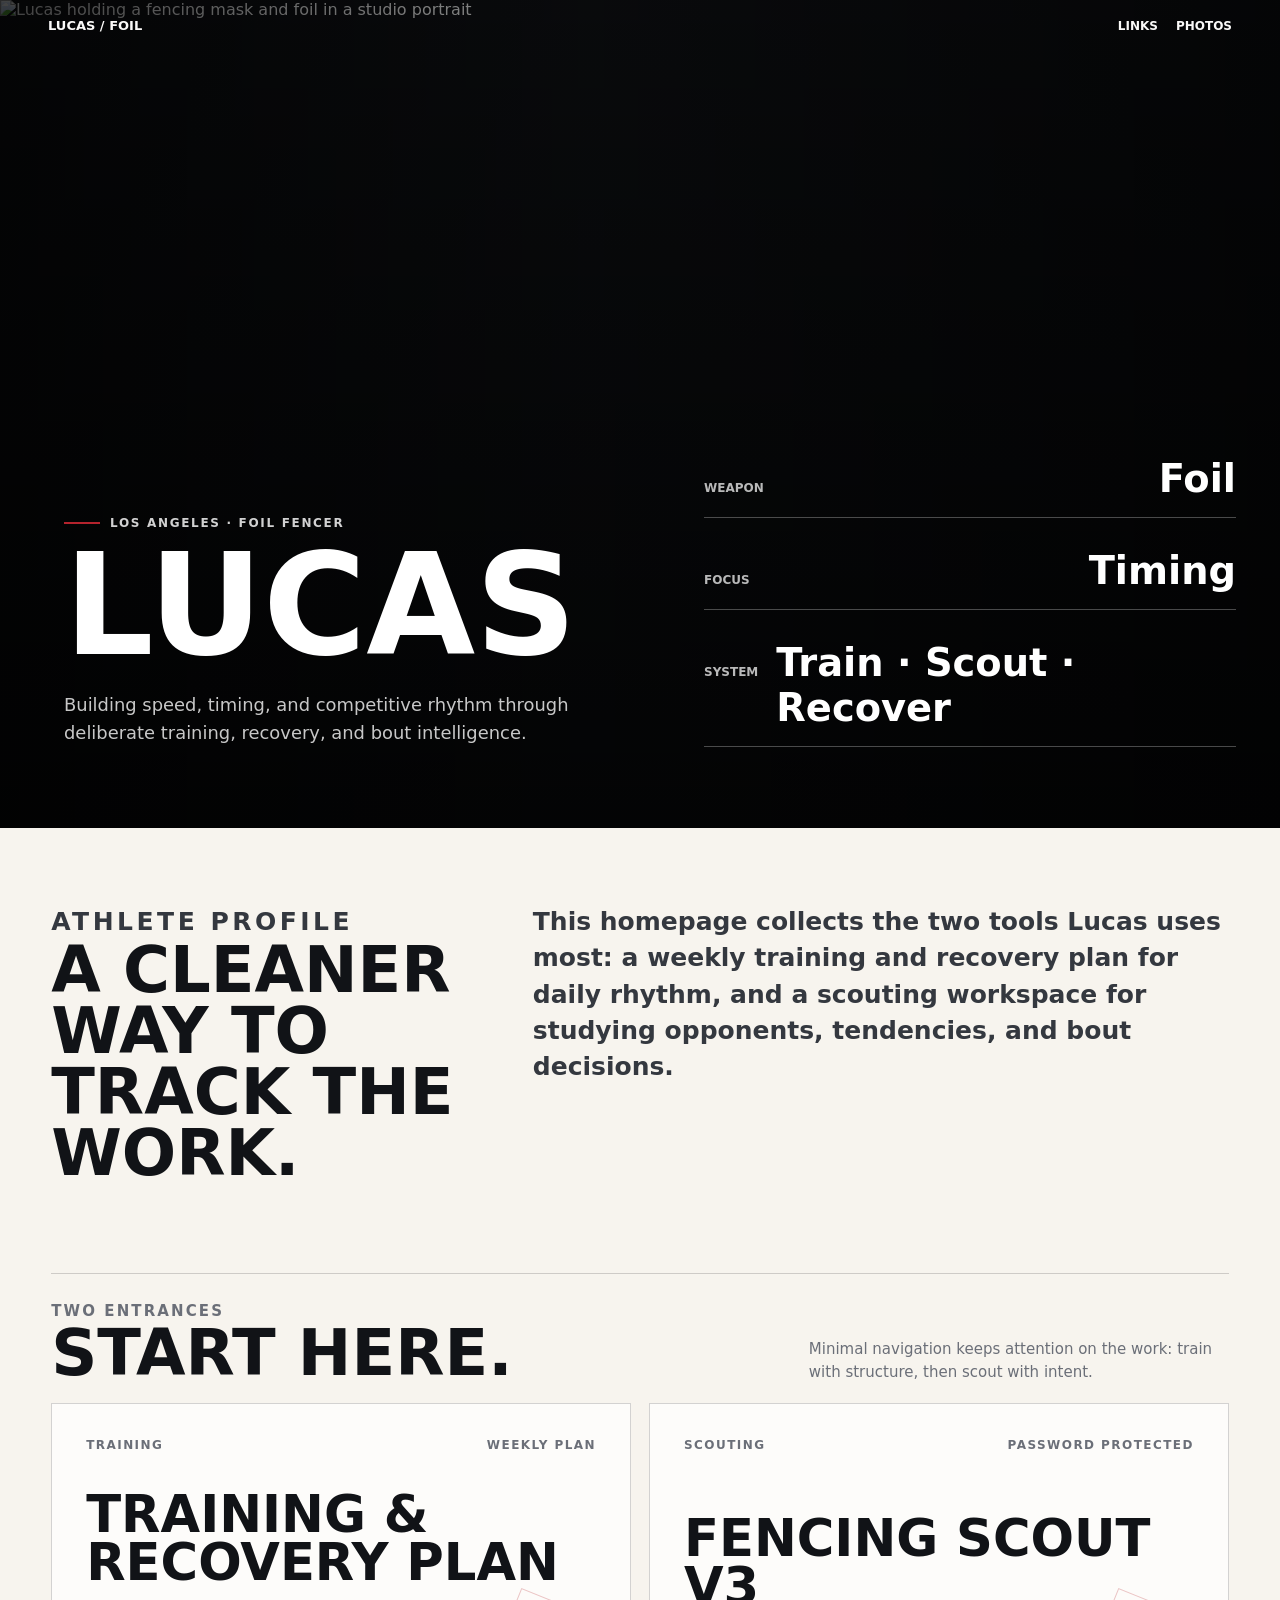
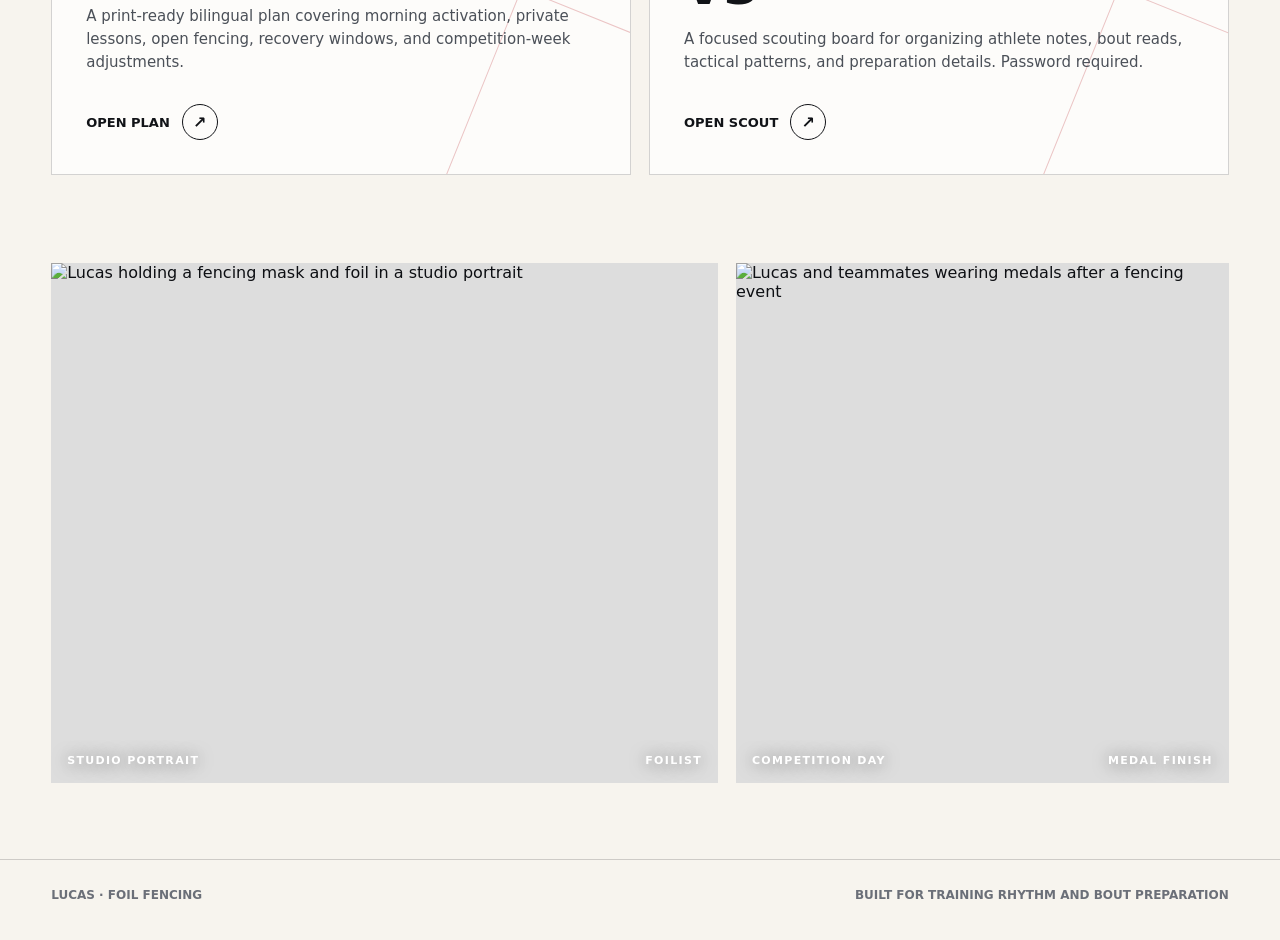
==== index.html @ 33c4a01b "Add files via upload" ====
<!doctype html>
<html lang="en">
<head>
  <meta charset="utf-8">
  <meta name="viewport" content="width=device-width, initial-scale=1">
  <title>Lucas | Foil Fencer</title>
  <style>
    :root {
      --ink: #111317;
      --paper: #f7f4ee;
      --muted: #6b6f78;
      --line: rgba(17, 19, 23, 0.18);
      --red: #b4232d;
      --blue: #163f73;
      --silver: #d8d7d2;
      --card: rgba(255, 255, 255, 0.72);
    }

    * {
      box-sizing: border-box;
    }

    html {
      scroll-behavior: smooth;
    }

    body {
      margin: 0;
      color: var(--ink);
      background: var(--paper);
      font-family: Inter, ui-sans-serif, system-ui, -apple-system, BlinkMacSystemFont, "Segoe UI", sans-serif;
      letter-spacing: 0;
    }

    a {
      color: inherit;
      text-decoration: none;
    }

    .shell {
      min-height: 100vh;
    }

    .nav {
      position: fixed;
      inset: 0 0 auto;
      z-index: 20;
      display: flex;
      align-items: center;
      justify-content: space-between;
      padding: 18px clamp(18px, 4vw, 48px);
      color: #fff;
      mix-blend-mode: difference;
      pointer-events: none;
    }

    .nav a,
    .nav span {
      pointer-events: auto;
    }

    .brand {
      font-size: 13px;
      font-weight: 700;
      text-transform: uppercase;
    }

    .nav-links {
      display: flex;
      gap: 18px;
      font-size: 12px;
      font-weight: 650;
      text-transform: uppercase;
    }

    .hero {
      position: relative;
      min-height: 92vh;
      display: grid;
      grid-template-columns: minmax(0, 1.1fr) minmax(320px, 0.9fr);
      overflow: hidden;
      background: #0d0f12;
      color: #fff;
    }

    .hero-photo {
      position: absolute;
      inset: 0;
      width: 100%;
      height: 100%;
      object-fit: cover;
      object-position: 64% 30%;
      opacity: 0.86;
      filter: saturate(0.95) contrast(1.06);
    }

    .hero::after {
      content: "";
      position: absolute;
      inset: 0;
      background:
        linear-gradient(90deg, rgba(0, 0, 0, 0.64), rgba(0, 0, 0, 0.2) 46%, rgba(0, 0, 0, 0.58)),
        linear-gradient(180deg, rgba(0, 0, 0, 0.18), rgba(0, 0, 0, 0.68));
    }

    .hero-copy {
      position: relative;
      z-index: 1;
      align-self: end;
      padding: 18vh clamp(20px, 5vw, 64px) 9vh;
      max-width: 900px;
    }

    .eyebrow {
      display: flex;
      align-items: center;
      gap: 10px;
      margin-bottom: 18px;
      font-size: 12px;
      font-weight: 800;
      letter-spacing: 0.14em;
      text-transform: uppercase;
      color: rgba(255, 255, 255, 0.82);
    }

    .eyebrow::before {
      content: "";
      width: 36px;
      height: 2px;
      background: var(--red);
    }

    h1 {
      max-width: 900px;
      margin: 0;
      font-size: clamp(56px, 11vw, 168px);
      line-height: 0.82;
      font-weight: 900;
      letter-spacing: 0;
      text-transform: uppercase;
    }

    .hero-text {
      max-width: 560px;
      margin: 28px 0 0;
      color: rgba(255, 255, 255, 0.78);
      font-size: clamp(16px, 1.4vw, 20px);
      line-height: 1.55;
    }

    .hero-panel {
      position: relative;
      z-index: 2;
      align-self: end;
      justify-self: stretch;
      display: grid;
      gap: 14px;
      padding: 0 clamp(18px, 4vw, 44px) 9vh 0;
    }

    .stat-line {
      display: grid;
      grid-template-columns: 1fr auto;
      gap: 18px;
      align-items: baseline;
      padding: 16px 0;
      border-bottom: 1px solid rgba(255, 255, 255, 0.28);
    }

    .stat-line span {
      color: rgba(255, 255, 255, 0.72);
      font-size: 12px;
      font-weight: 750;
      text-transform: uppercase;
    }

    .stat-line strong {
      font-size: clamp(22px, 3vw, 40px);
      font-weight: 850;
    }

    .content {
      padding: clamp(30px, 6vw, 76px) clamp(18px, 4vw, 52px);
    }

    .intro {
      display: grid;
      grid-template-columns: minmax(260px, 0.75fr) minmax(300px, 1.25fr);
      gap: clamp(28px, 5vw, 72px);
      align-items: start;
      margin-bottom: clamp(38px, 7vw, 90px);
    }

    .section-kicker {
      margin: 0 0 12px;
      color: var(--red);
      font-size: 12px;
      font-weight: 850;
      letter-spacing: 0.14em;
      text-transform: uppercase;
    }

    .intro h2,
    .entry-head h2 {
      margin: 0;
      font-size: clamp(34px, 5vw, 74px);
      line-height: 0.95;
      font-weight: 900;
      letter-spacing: 0;
      text-transform: uppercase;
    }

    .intro p {
      max-width: 720px;
      margin: 0;
      color: #34383f;
      font-size: clamp(18px, 2vw, 25px);
      line-height: 1.45;
      font-weight: 560;
    }

    .entry-head {
      display: flex;
      align-items: end;
      justify-content: space-between;
      gap: 24px;
      margin-bottom: 20px;
      border-top: 1px solid var(--line);
      padding-top: 26px;
    }

    .entry-head p {
      max-width: 420px;
      margin: 0;
      color: var(--muted);
      font-size: 15px;
      line-height: 1.5;
    }

    .entries {
      display: grid;
      grid-template-columns: repeat(2, minmax(0, 1fr));
      gap: 18px;
      margin-bottom: clamp(42px, 7vw, 88px);
    }

    .entry {
      position: relative;
      min-height: 300px;
      display: flex;
      flex-direction: column;
      justify-content: space-between;
      overflow: hidden;
      padding: clamp(20px, 3vw, 34px);
      border: 1px solid var(--line);
      background: var(--card);
      isolation: isolate;
    }

    .entry::before {
      content: "";
      position: absolute;
      inset: auto -15% -28% auto;
      width: 250px;
      height: 250px;
      border: 1px solid rgba(180, 35, 45, 0.26);
      transform: rotate(22deg);
      z-index: -1;
    }

    .entry:hover {
      background: #fff;
      border-color: rgba(17, 19, 23, 0.45);
    }

    .entry-meta {
      display: flex;
      justify-content: space-between;
      gap: 18px;
      color: var(--muted);
      font-size: 12px;
      font-weight: 850;
      letter-spacing: 0.12em;
      text-transform: uppercase;
    }

    .entry h3 {
      max-width: 520px;
      margin: 38px 0 18px;
      font-size: clamp(30px, 4vw, 56px);
      line-height: 0.94;
      font-weight: 900;
      letter-spacing: 0;
      text-transform: uppercase;
    }

    .entry p {
      max-width: 560px;
      margin: 0 0 30px;
      color: #4b5058;
      font-size: 15px;
      line-height: 1.55;
    }

    .entry-action {
      display: inline-flex;
      width: max-content;
      align-items: center;
      gap: 12px;
      color: var(--ink);
      font-size: 13px;
      font-weight: 900;
      text-transform: uppercase;
    }

    .entry-action::after {
      content: "↗";
      display: grid;
      place-items: center;
      width: 34px;
      height: 34px;
      border: 1px solid currentColor;
      border-radius: 50%;
      font-size: 16px;
    }

    .gallery {
      display: grid;
      grid-template-columns: 1.15fr 0.85fr;
      gap: 18px;
      align-items: stretch;
    }

    .gallery figure {
      position: relative;
      min-height: 360px;
      margin: 0;
      overflow: hidden;
      background: #ddd;
    }

    .gallery figure:first-child {
      min-height: 520px;
    }

    .gallery img {
      width: 100%;
      height: 100%;
      object-fit: cover;
      display: block;
      filter: saturate(0.94) contrast(1.04);
    }

    .gallery .back-view img {
      object-position: 55% 50%;
    }

    .gallery .medal img {
      object-position: 70% 42%;
    }

    figcaption {
      position: absolute;
      left: 16px;
      right: 16px;
      bottom: 16px;
      display: flex;
      justify-content: space-between;
      gap: 16px;
      color: #fff;
      font-size: 11px;
      font-weight: 850;
      letter-spacing: 0.12em;
      text-transform: uppercase;
      text-shadow: 0 1px 16px rgba(0, 0, 0, 0.5);
    }

    footer {
      display: flex;
      justify-content: space-between;
      gap: 18px;
      padding: 28px clamp(18px, 4vw, 52px) 38px;
      color: var(--muted);
      border-top: 1px solid var(--line);
      font-size: 12px;
      font-weight: 750;
      text-transform: uppercase;
    }

    @media (max-width: 900px) {
      .hero,
      .intro,
      .entries,
      .gallery {
        grid-template-columns: 1fr;
      }

      .hero-panel {
        padding: 0 clamp(20px, 5vw, 36px) 7vh;
      }

      .entry-head {
        align-items: start;
        flex-direction: column;
      }

      .gallery figure,
      .gallery figure:first-child {
        min-height: 360px;
      }
    }

    @media (max-width: 560px) {
      .nav {
        position: absolute;
        mix-blend-mode: normal;
      }

      .nav-links {
        gap: 12px;
        font-size: 11px;
      }

      .hero {
        min-height: 100vh;
      }

      .hero-copy {
        padding-top: 20vh;
      }

      .hero-photo {
        object-position: 58% 28%;
      }

      .entry {
        min-height: 260px;
      }

      footer {
        flex-direction: column;
      }
    }
  </style>
</head>
<body>
  <div class="shell">
    <nav class="nav" aria-label="Primary navigation">
      <span class="brand">Lucas / Foil</span>
      <div class="nav-links">
        <a href="#links">Links</a>
        <a href="#gallery">Photos</a>
      </div>
    </nav>

    <section class="hero">
      <img class="hero-photo" src="photos/lucas_foilist.jpg" alt="Lucas holding a fencing mask and foil in a studio portrait">
      <div class="hero-copy">
        <div class="eyebrow">Los Angeles · Foil Fencer</div>
        <h1>Lucas</h1>
        <p class="hero-text">
          Building speed, timing, and competitive rhythm through deliberate training,
          recovery, and bout intelligence.
        </p>
      </div>
      <aside class="hero-panel" aria-label="Profile highlights">
        <div class="stat-line">
          <span>Weapon</span>
          <strong>Foil</strong>
        </div>
        <div class="stat-line">
          <span>Focus</span>
          <strong>Timing</strong>
        </div>
        <div class="stat-line">
          <span>System</span>
          <strong>Train · Scout · Recover</strong>
        </div>
      </aside>
    </section>

    <main class="content">
      <section class="intro" aria-labelledby="profile-title">
        <div>
          <p class="section-kicker">Athlete Profile</p>
          <h2 id="profile-title">A cleaner way to track the work.</h2>
        </div>
        <p>
          This homepage collects the two tools Lucas uses most: a weekly training
          and recovery plan for daily rhythm, and a scouting workspace for studying
          opponents, tendencies, and bout decisions.
        </p>
      </section>

      <section id="links" aria-labelledby="links-title">
        <div class="entry-head">
          <div>
            <p class="section-kicker">Two Entrances</p>
            <h2 id="links-title">Start here.</h2>
          </div>
          <p>Minimal navigation keeps attention on the work: train with structure, then scout with intent.</p>
        </div>

        <div class="entries">
          <a class="entry" href="Lucas_Fencing_Weekly_Training_Plan_Bilingual_Print.html">
            <div class="entry-meta">
              <span>Training</span>
              <span>Weekly Plan</span>
            </div>
            <div>
              <h3>Training & Recovery Plan</h3>
              <p>
                A print-ready bilingual plan covering morning activation, private lessons,
                open fencing, recovery windows, and competition-week adjustments.
              </p>
              <span class="entry-action">Open plan</span>
            </div>
          </a>

          <a class="entry locked-entry" href="fencing_scout/fencing_scout_v3.html" data-password="778822" aria-label="Open Fencing Scout v3 with password">
            <div class="entry-meta">
              <span>Scouting</span>
              <span>Password Protected</span>
            </div>
            <div>
              <h3>Fencing Scout v3</h3>
              <p>
                A focused scouting board for organizing athlete notes, bout reads,
                tactical patterns, and preparation details. Password required.
              </p>
              <span class="entry-action">Open scout</span>
            </div>
          </a>
        </div>
      </section>

      <section id="gallery" class="gallery" aria-label="Lucas photo gallery">
        <figure class="back-view">
          <img src="photos/lucas_foilist.jpg" alt="Lucas holding a fencing mask and foil in a studio portrait">
          <figcaption>
            <span>Studio portrait</span>
            <span>Foilist</span>
          </figcaption>
        </figure>
        <figure class="medal">
          <img src="photos/IMG_7911.JPG" alt="Lucas and teammates wearing medals after a fencing event">
          <figcaption>
            <span>Competition day</span>
            <span>Medal finish</span>
          </figcaption>
        </figure>
      </section>
    </main>

    <footer>
      <span>Lucas · Foil Fencing</span>
      <span>Built for training rhythm and bout preparation</span>
    </footer>
  </div>

  <script>
    document.querySelectorAll(".locked-entry").forEach((link) => {
      link.addEventListener("click", (event) => {
        event.preventDefault();
        const password = window.prompt("Enter password to open Fencing Scout:");
        if (password === link.dataset.password) {
          window.location.href = link.href;
        } else if (password !== null) {
          window.alert("Incorrect password.");
        }
      });
    });
  </script>
</body>
</html>
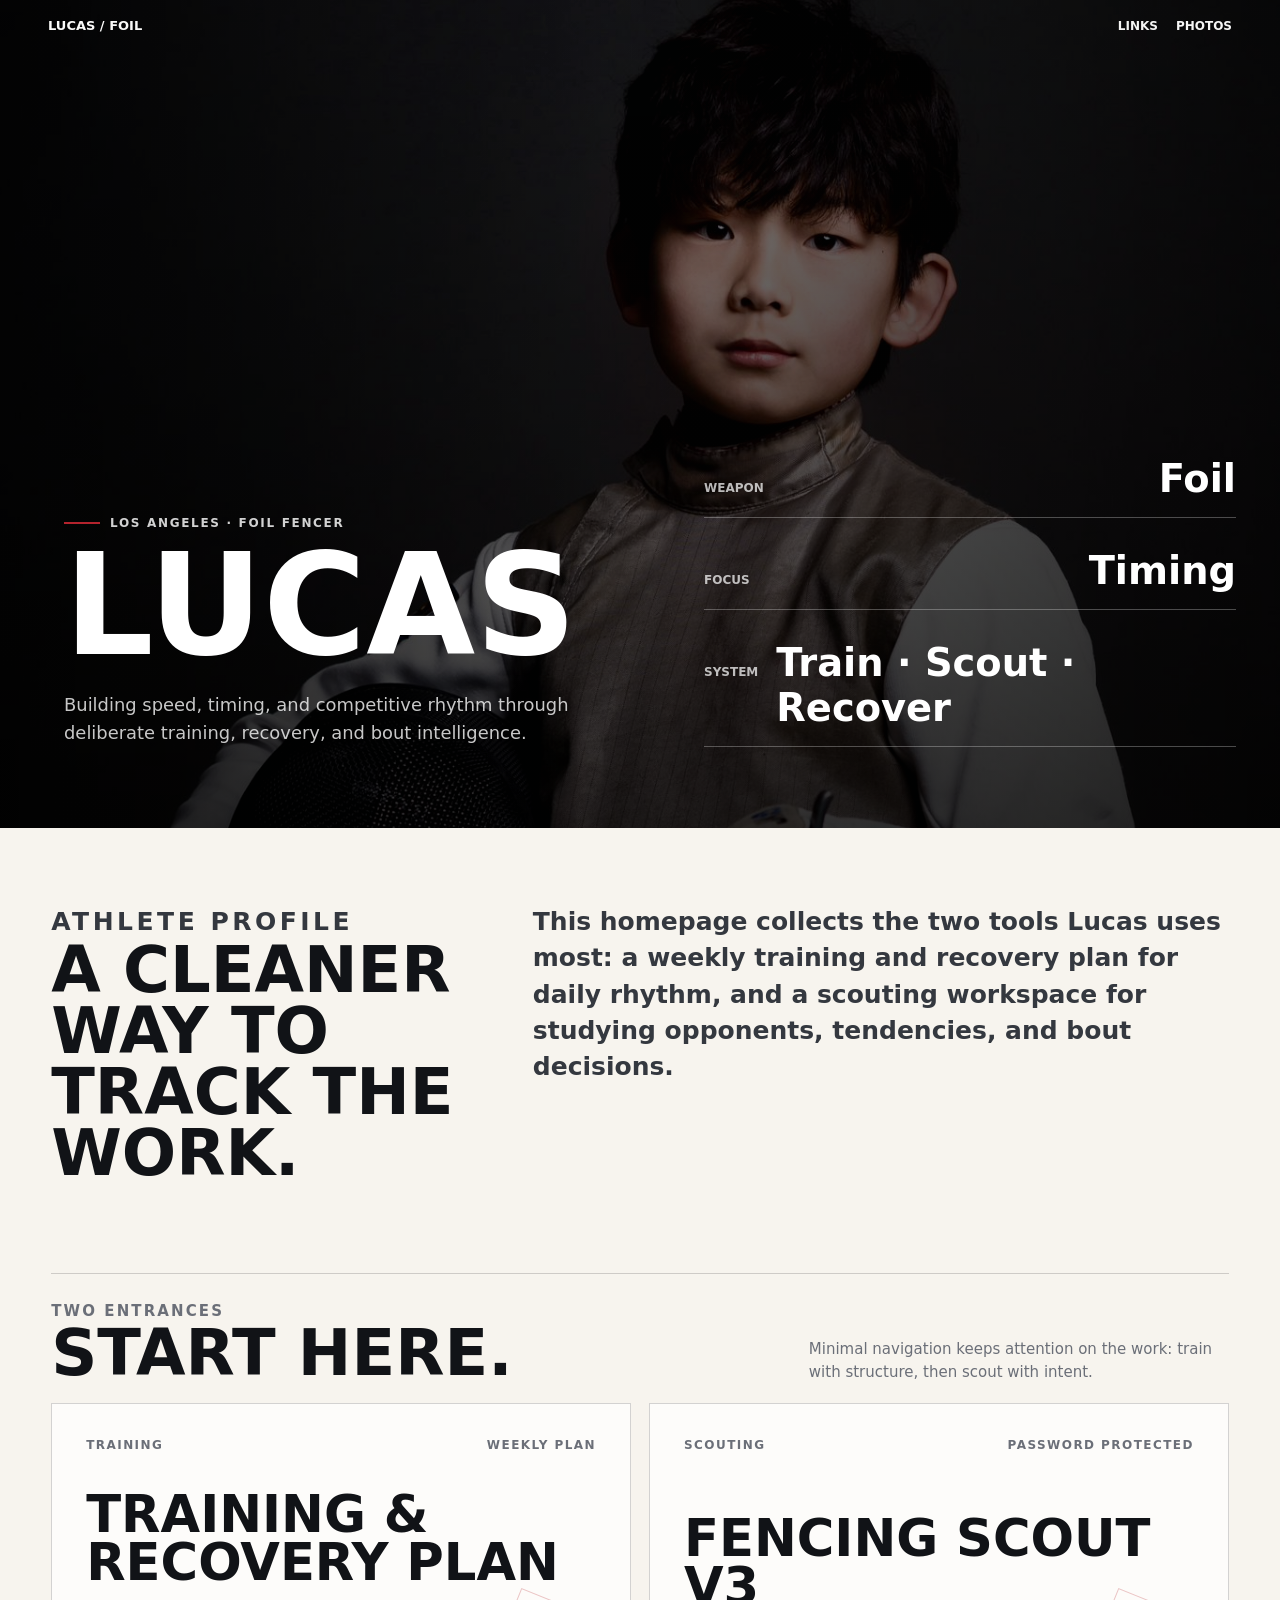
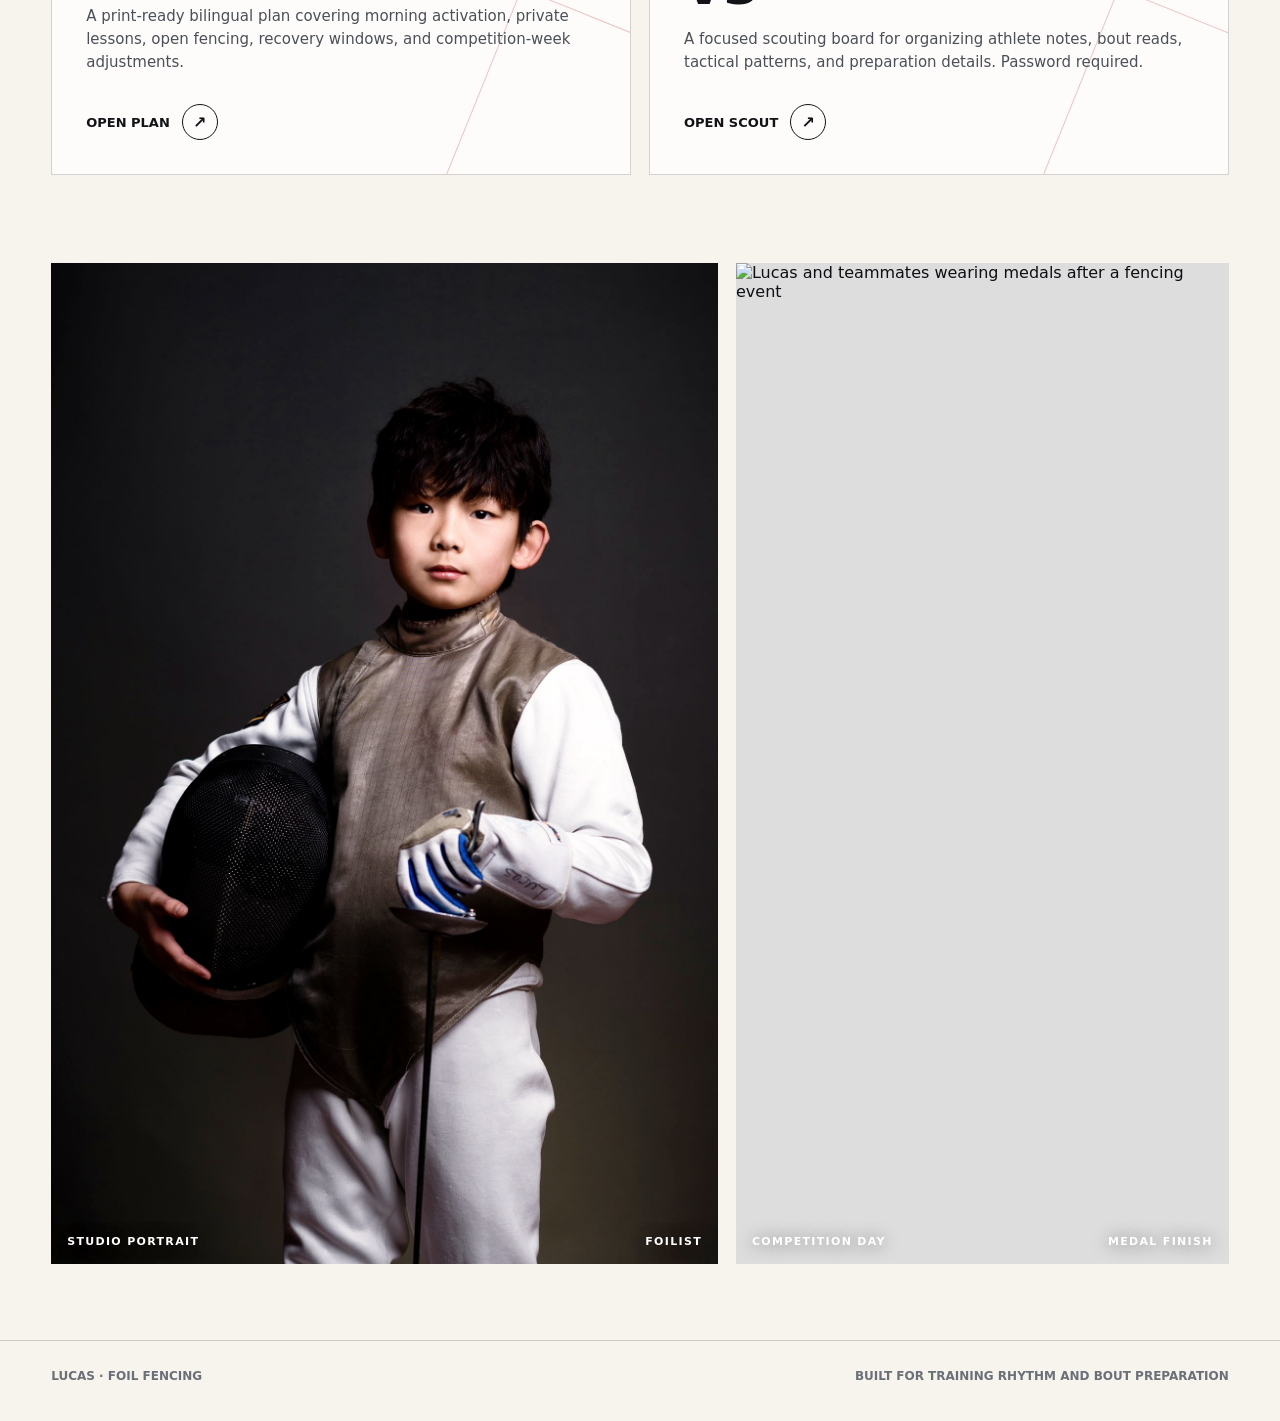
==== commit 7124afe2: "Add files via upload" ====
--- a/index.html
+++ b/index.html
@@ -89,7 +89,7 @@
       width: 100%;
       height: 100%;
       object-fit: cover;
-      object-position: 64% 30%;
+      object-position: 64% 22%;
       opacity: 0.86;
       filter: saturate(0.95) contrast(1.06);
     }
@@ -430,7 +430,7 @@
       }
 
       .hero-photo {
-        object-position: 58% 28%;
+        object-position: 58% 20%;
       }
 
       .entry {
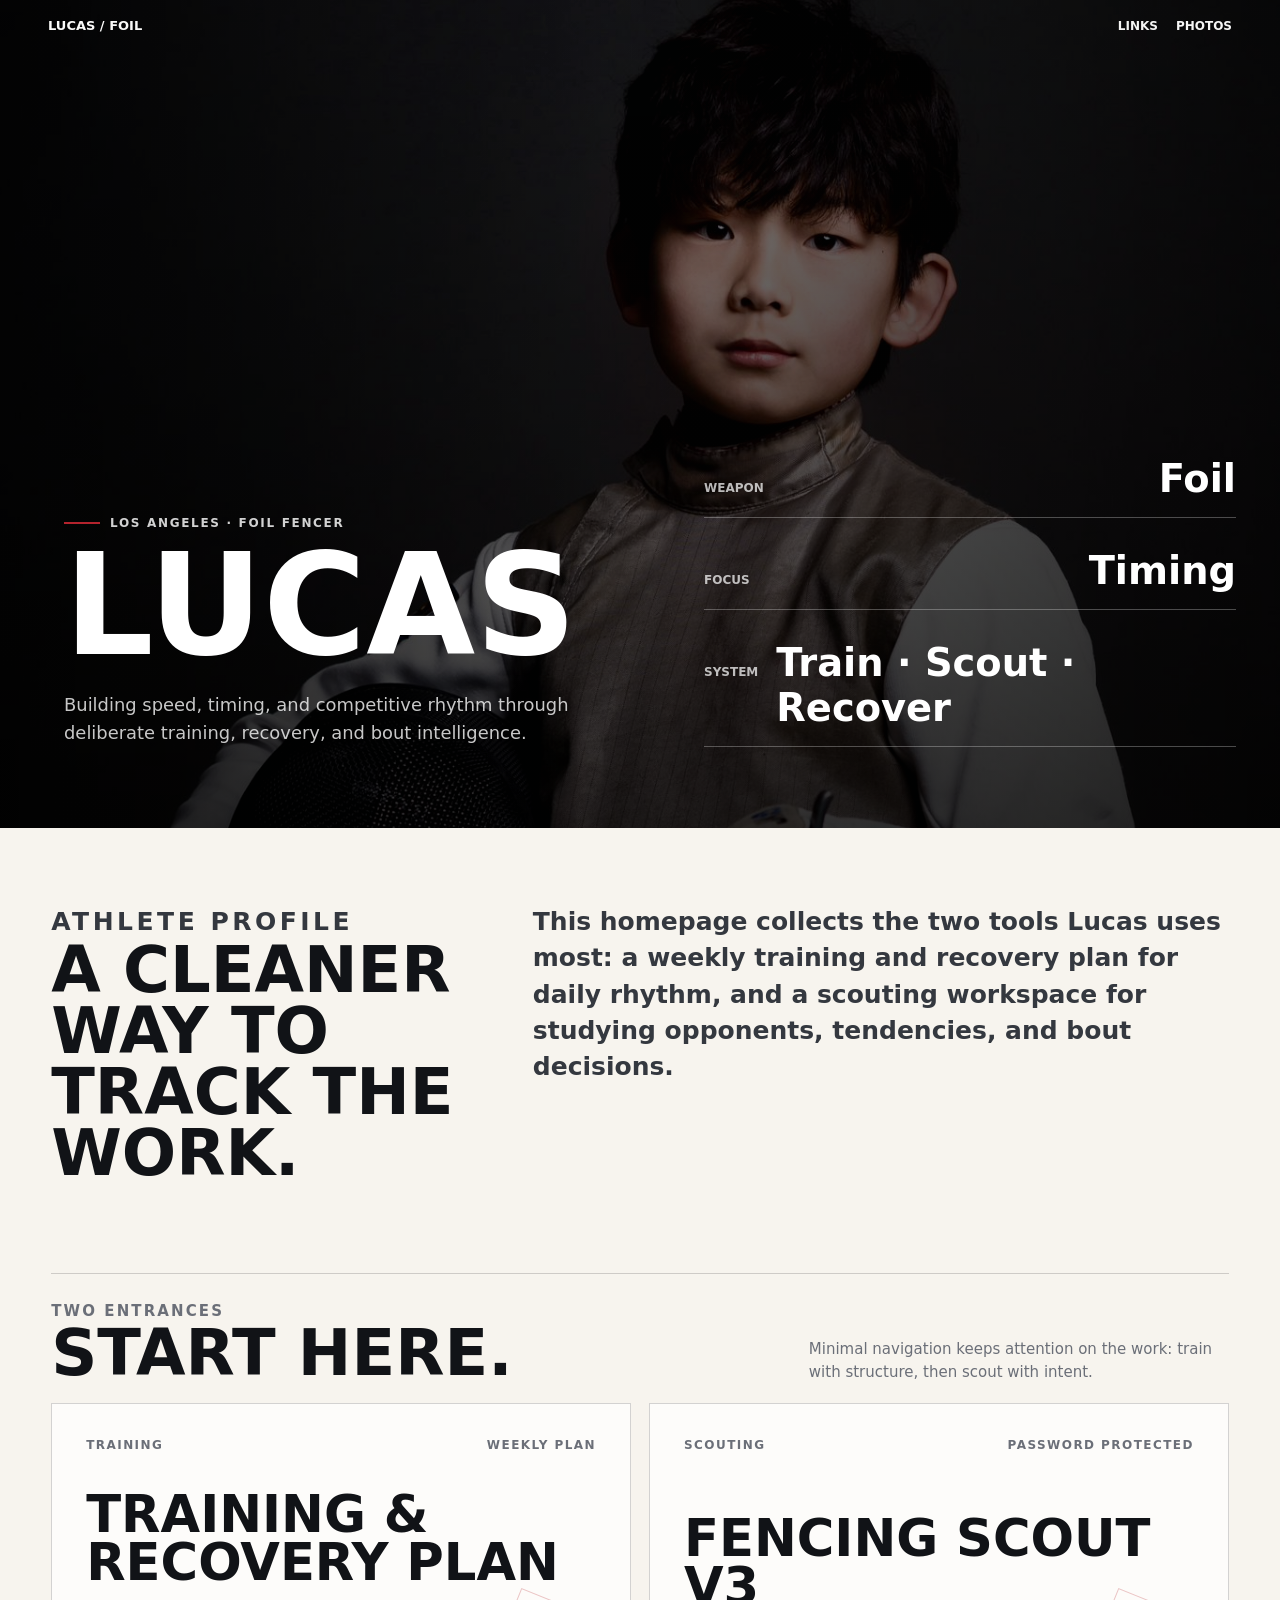
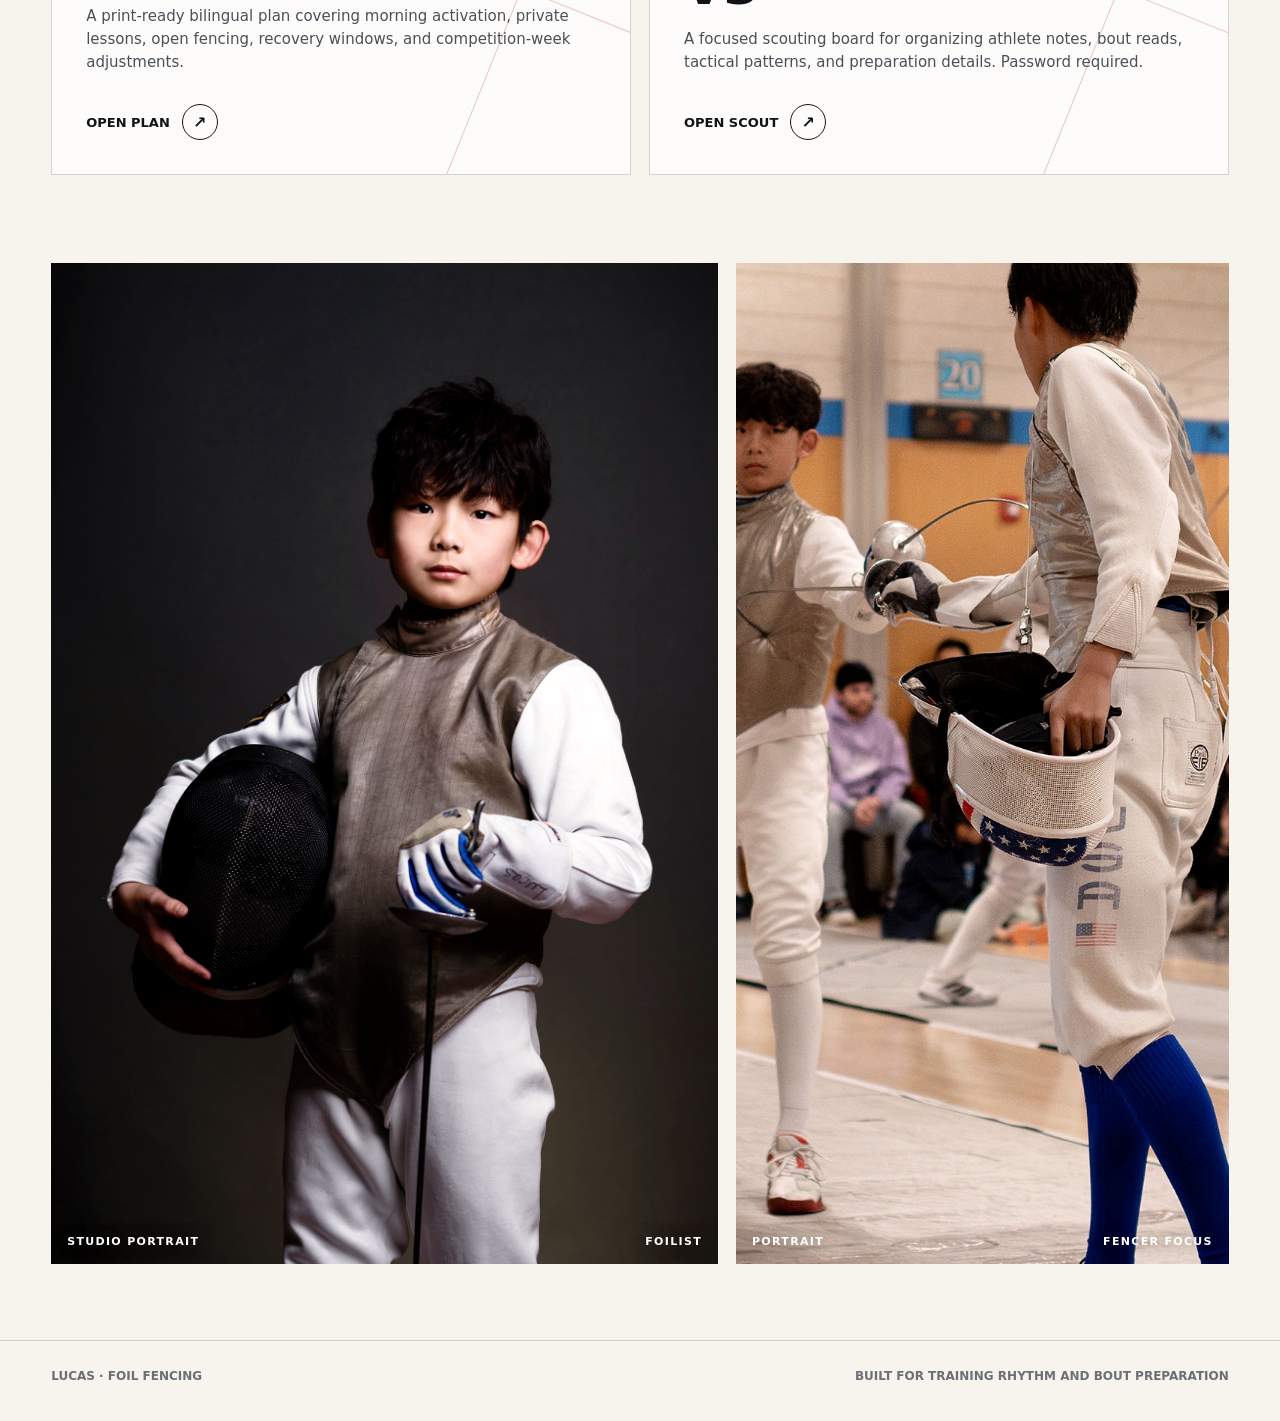
==== commit c775d825: "Add files via upload" ====
--- a/index.html
+++ b/index.html
@@ -543,10 +543,10 @@
           </figcaption>
         </figure>
         <figure class="medal">
-          <img src="photos/IMG_7911.JPG" alt="Lucas and teammates wearing medals after a fencing event">
+          <img src="photos/IMG_1819.JPG" alt="Lucas in a fencing portrait">
           <figcaption>
-            <span>Competition day</span>
-            <span>Medal finish</span>
+            <span>Portrait</span>
+            <span>Fencer focus</span>
           </figcaption>
         </figure>
       </section>
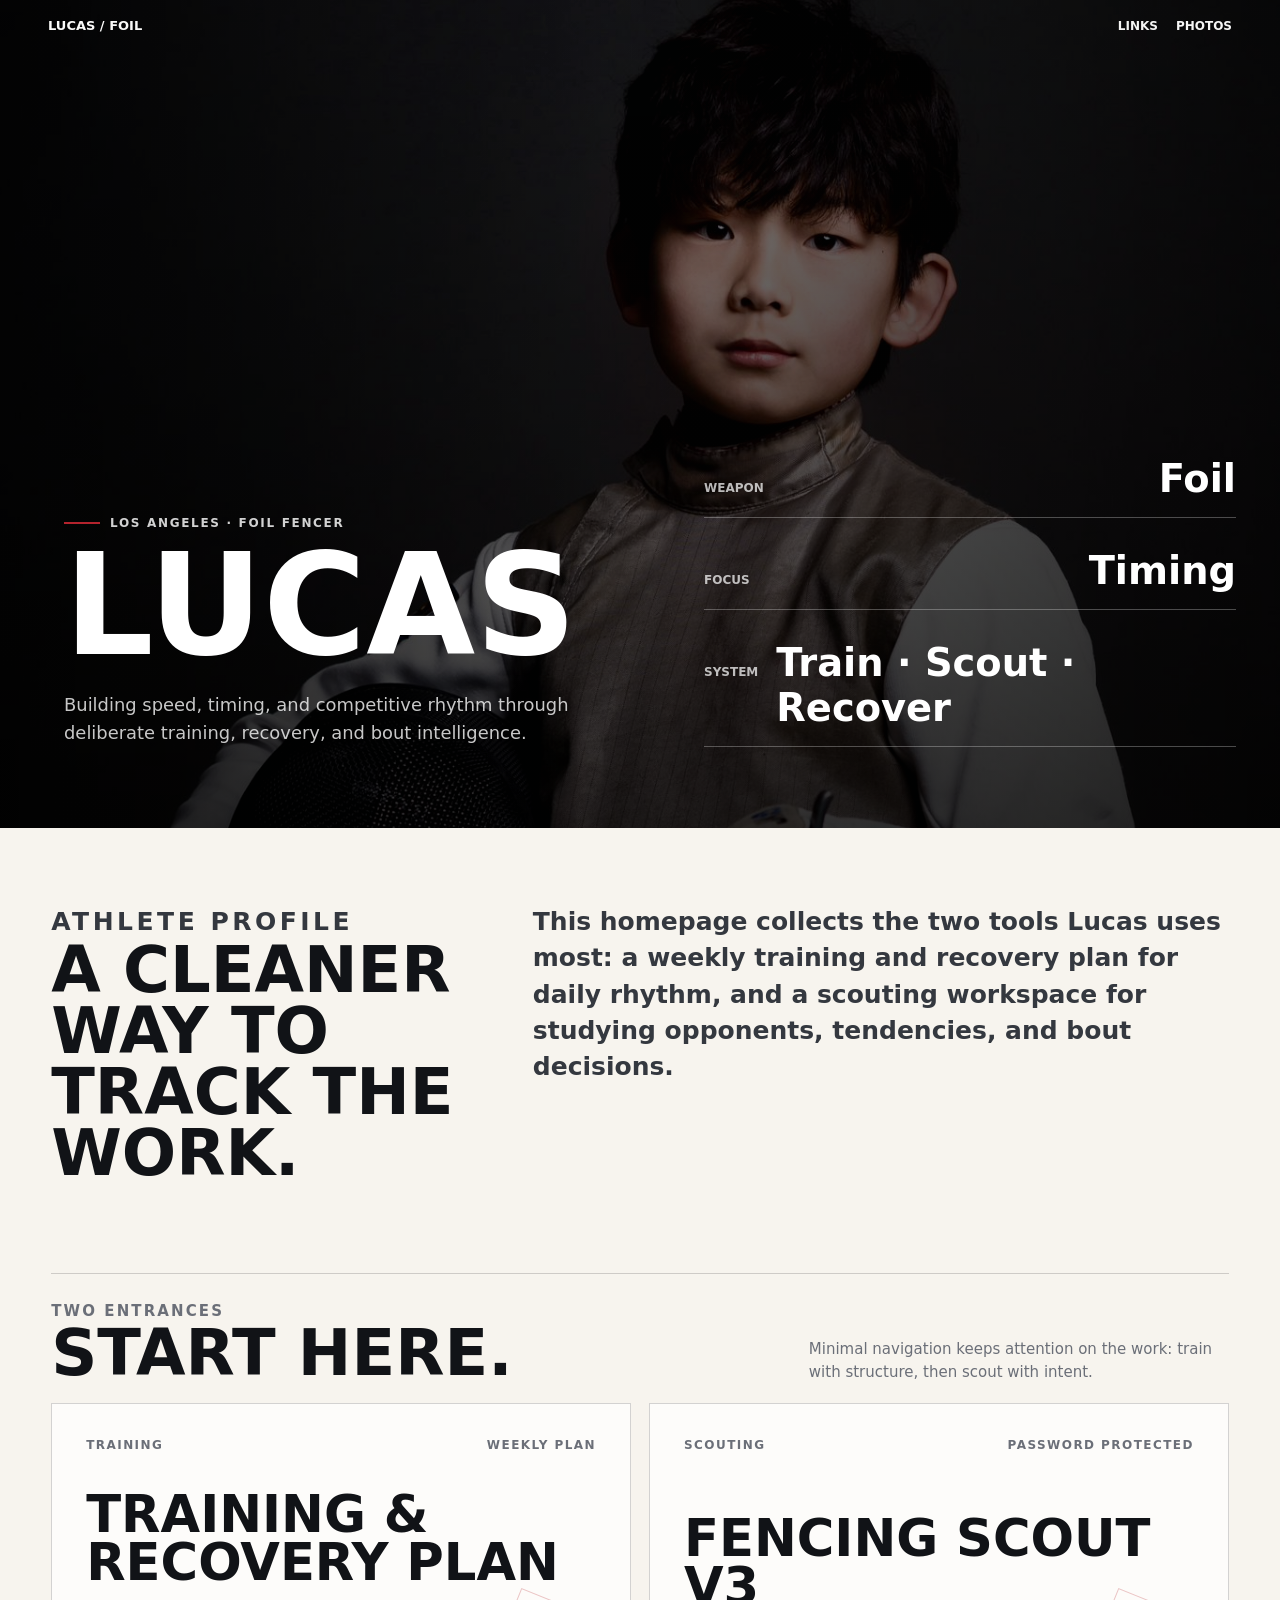
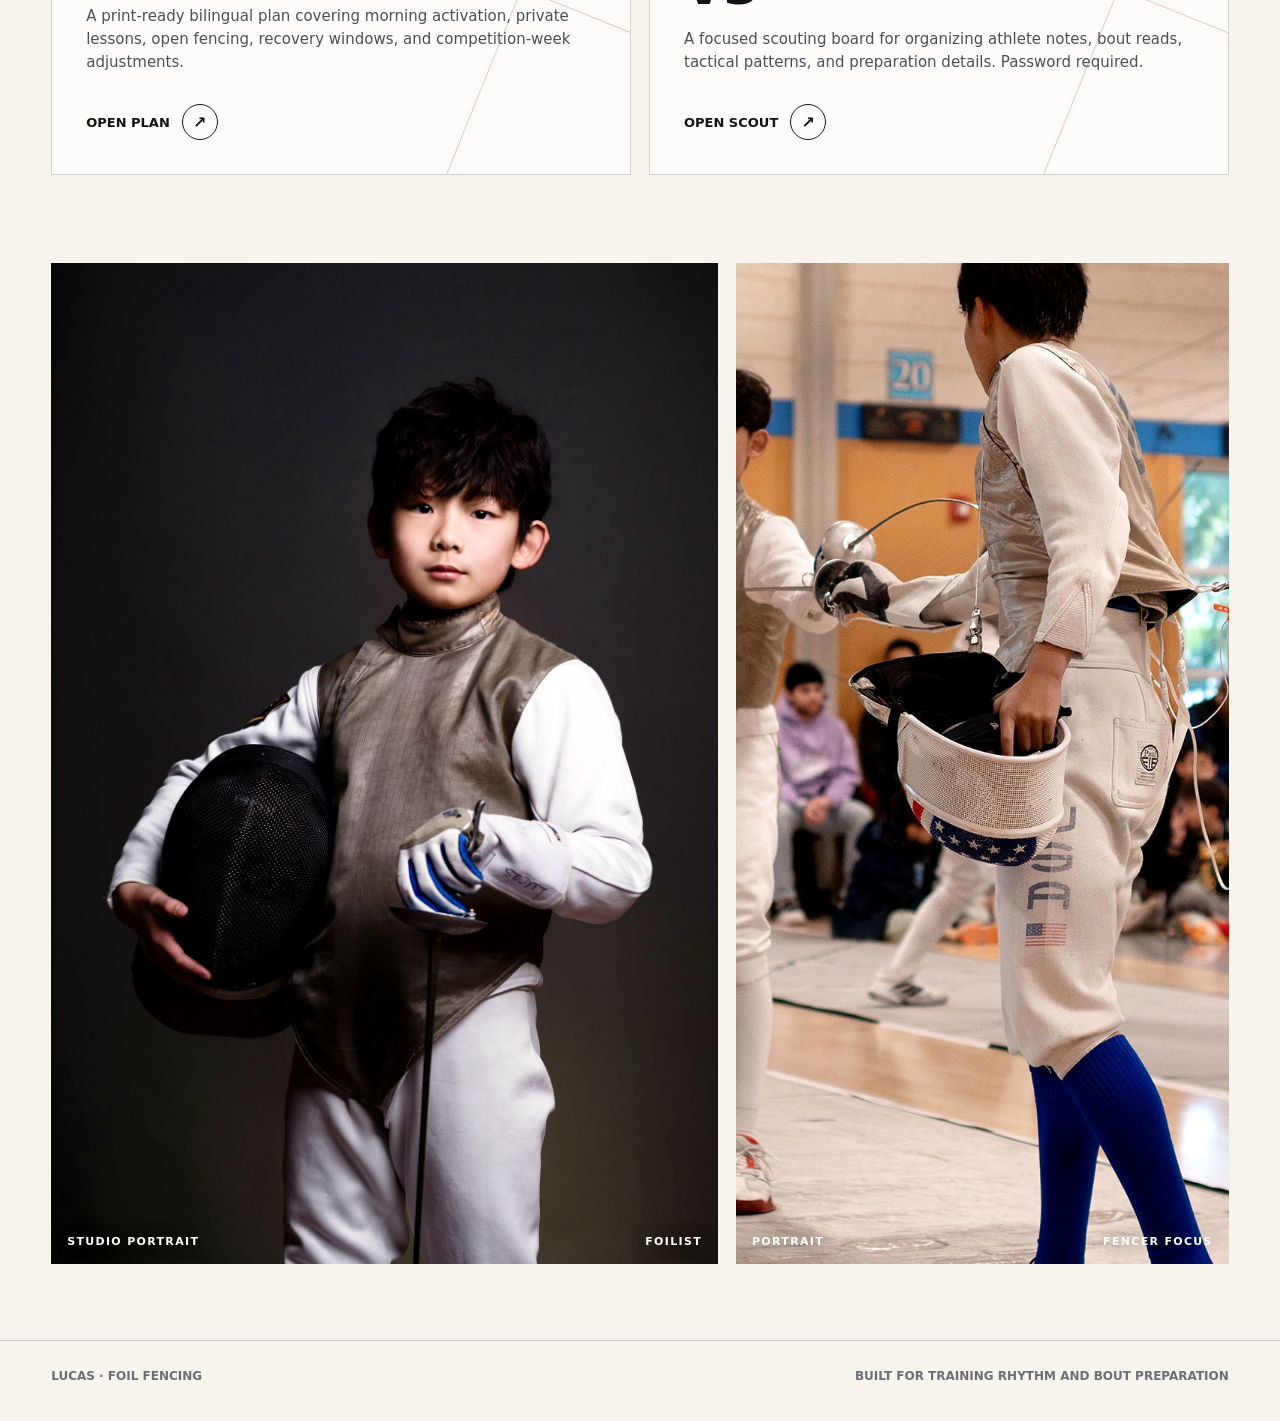
==== commit 3bb1ac4b: "Add files via upload" ====
--- a/index.html
+++ b/index.html
@@ -356,7 +356,8 @@
     }
 
     .gallery .medal img {
-      object-position: 70% 42%;
+      object-position: 88% 42%;
+      filter: saturate(0.98) contrast(1.08);
     }
 
     figcaption {
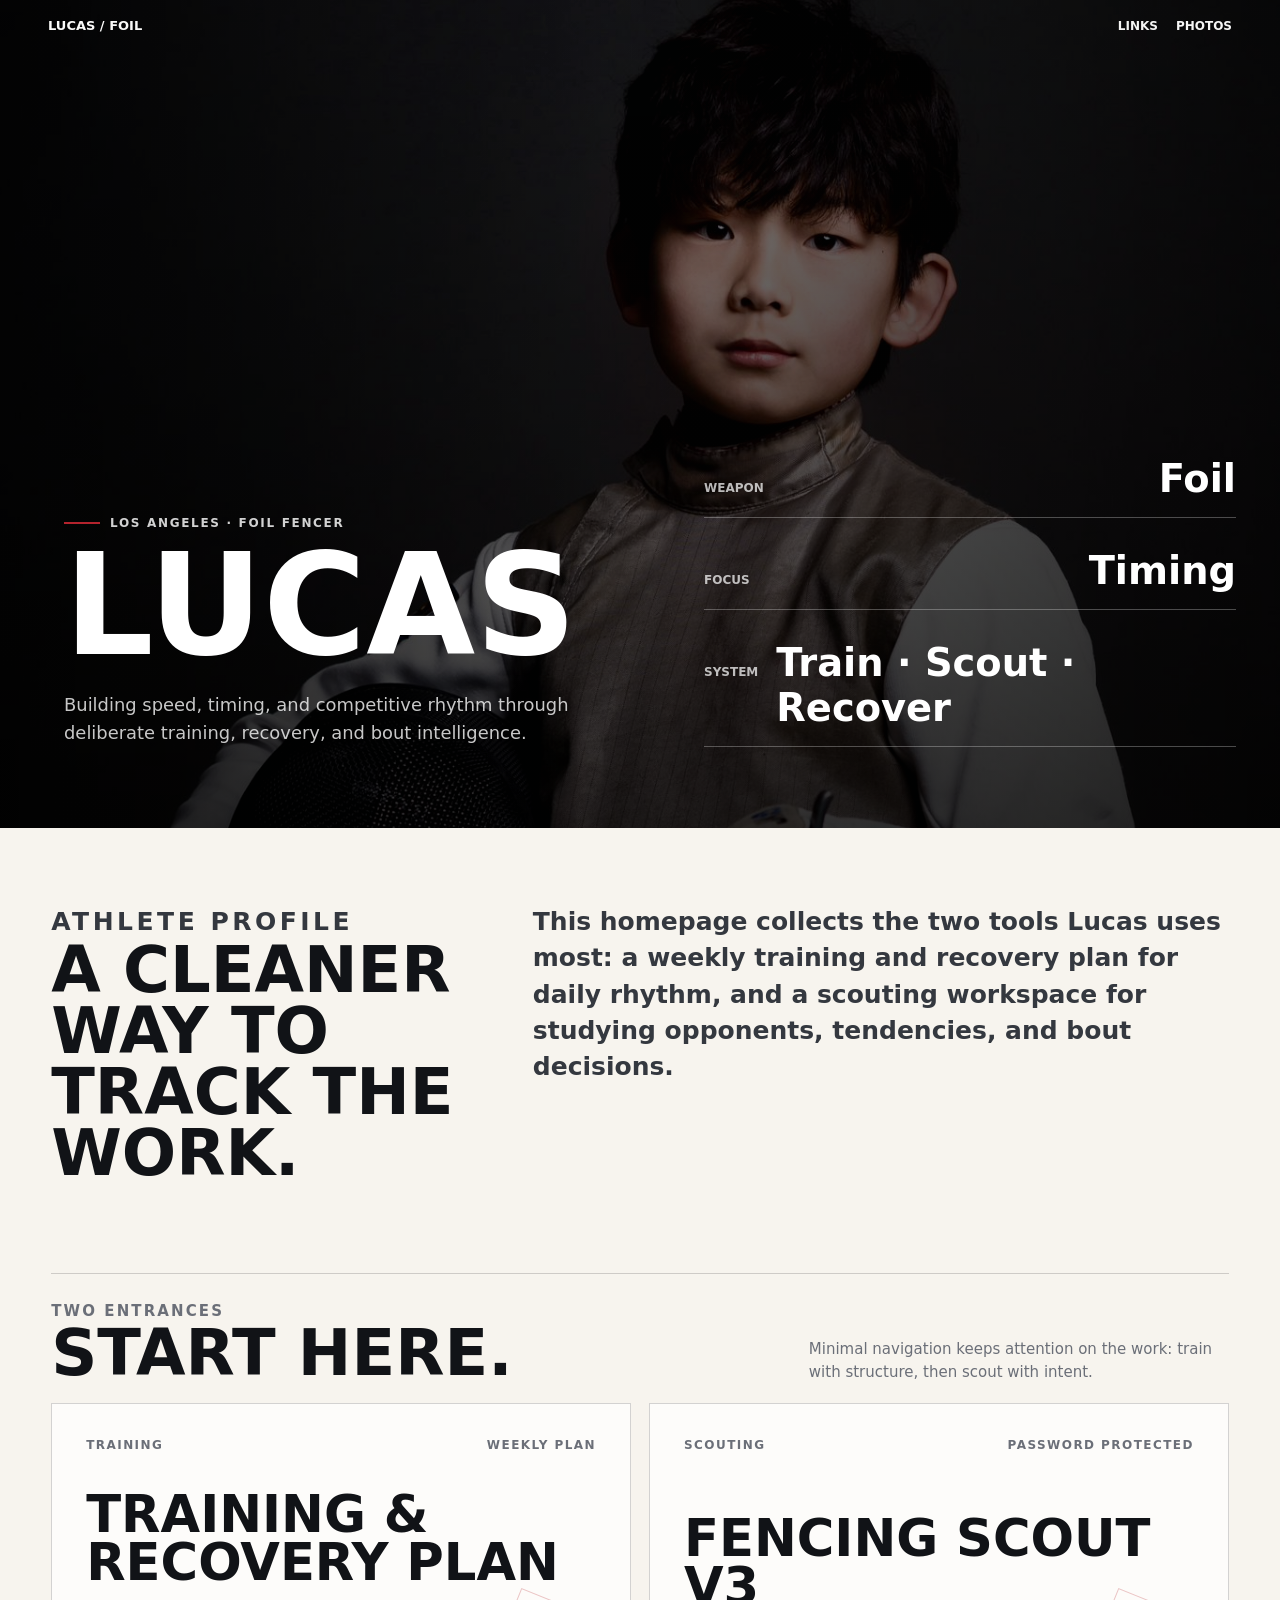
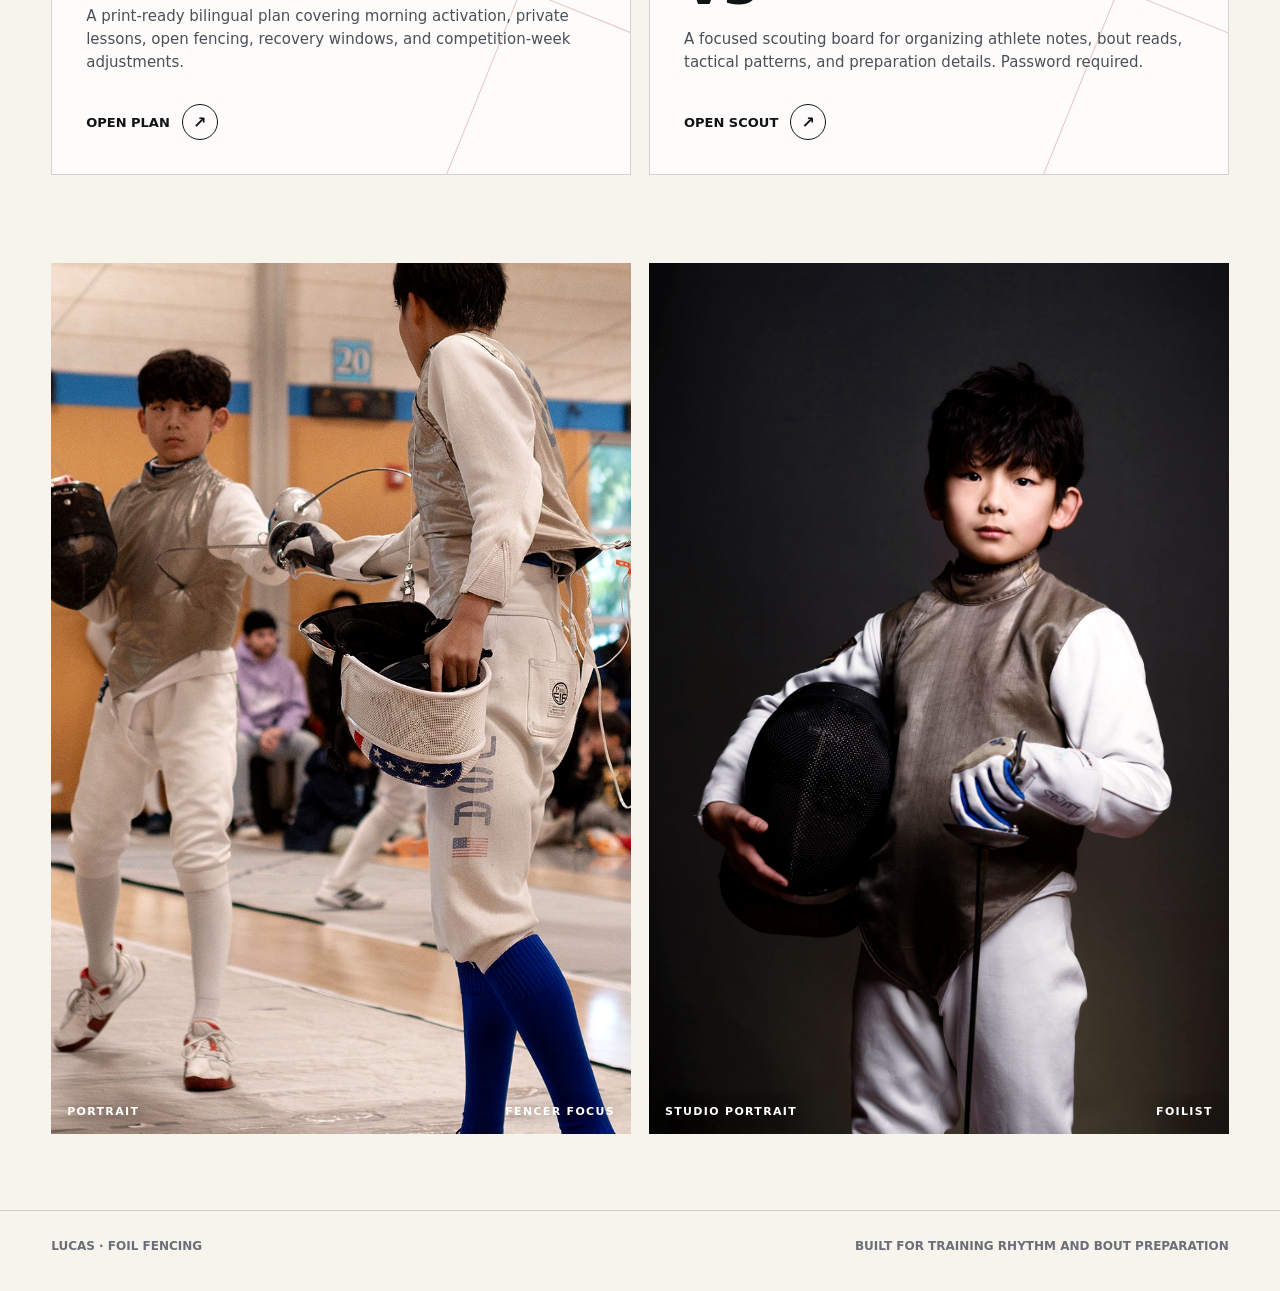
==== commit ddf0d72e: "Add files via upload" ====
--- a/index.html
+++ b/index.html
@@ -326,7 +326,7 @@
 
     .gallery {
       display: grid;
-      grid-template-columns: 1.15fr 0.85fr;
+      grid-template-columns: repeat(2, minmax(0, 1fr));
       gap: 18px;
       align-items: stretch;
     }
@@ -339,10 +339,6 @@
       background: #ddd;
     }
 
-    .gallery figure:first-child {
-      min-height: 520px;
-    }
-
     .gallery img {
       width: 100%;
       height: 100%;
@@ -356,8 +352,7 @@
     }
 
     .gallery .medal img {
-      object-position: 88% 42%;
-      filter: saturate(0.98) contrast(1.08);
+      object-position: 70% 42%;
     }
 
     figcaption {
@@ -405,8 +400,7 @@
         flex-direction: column;
       }
 
-      .gallery figure,
-      .gallery figure:first-child {
+      .gallery figure {
         min-height: 360px;
       }
     }
@@ -536,18 +530,18 @@
       </section>
 
       <section id="gallery" class="gallery" aria-label="Lucas photo gallery">
+        <figure class="medal">
+          <img src="photos/IMG_1819.JPG" alt="Lucas in a fencing portrait">
+          <figcaption>
+            <span>Portrait</span>
+            <span>Fencer focus</span>
+          </figcaption>
+        </figure>
         <figure class="back-view">
           <img src="photos/lucas_foilist.jpg" alt="Lucas holding a fencing mask and foil in a studio portrait">
           <figcaption>
             <span>Studio portrait</span>
             <span>Foilist</span>
-          </figcaption>
-        </figure>
-        <figure class="medal">
-          <img src="photos/IMG_1819.JPG" alt="Lucas in a fencing portrait">
-          <figcaption>
-            <span>Portrait</span>
-            <span>Fencer focus</span>
           </figcaption>
         </figure>
       </section>
